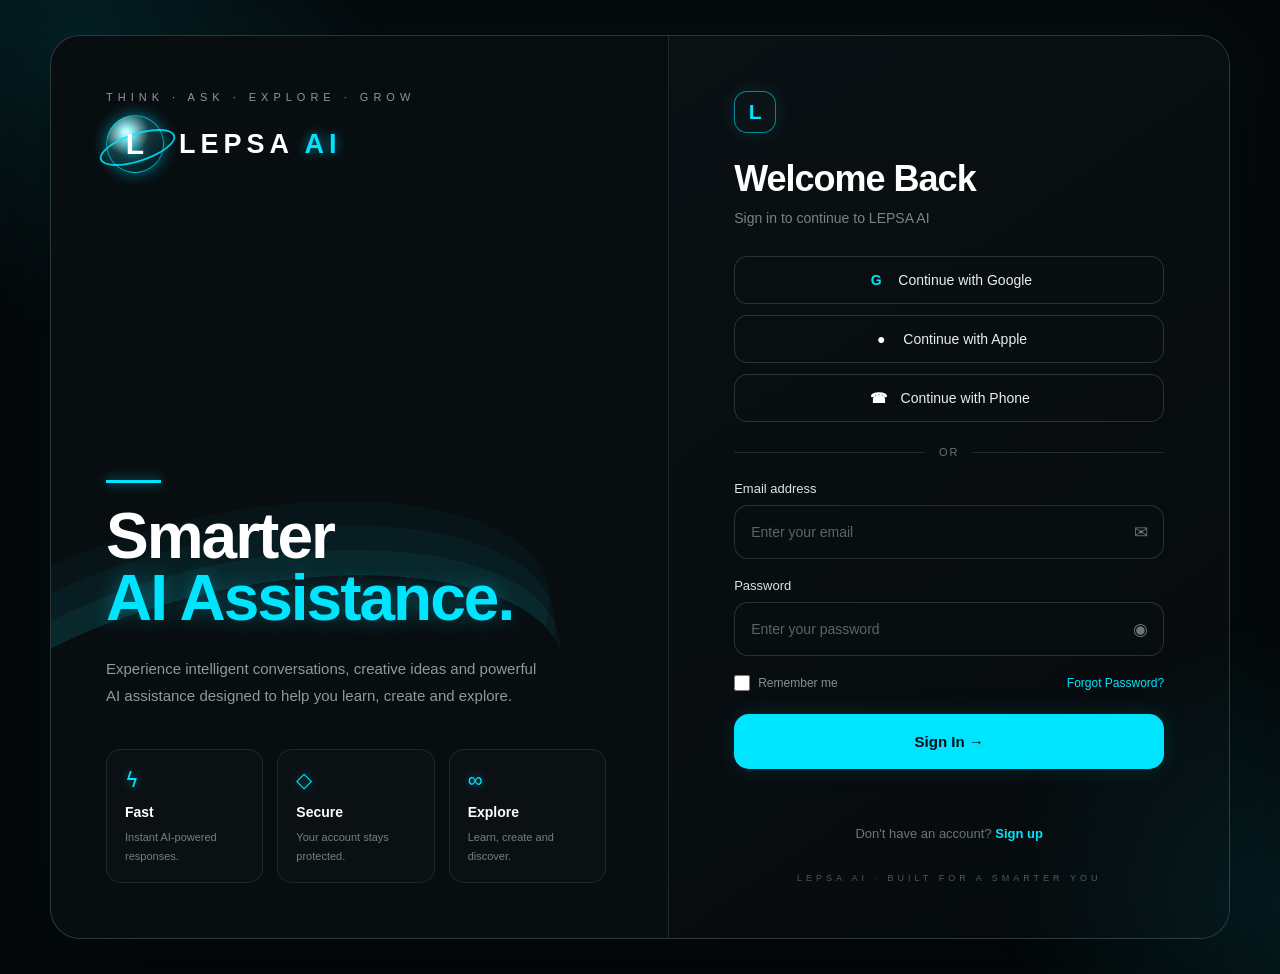
==== login.html @ caf9d74d "Add files via upload" ====
<!DOCTYPE html>
<html lang="en">
<head>
<meta charset="UTF-8">

<meta
    name="viewport"
    content="width=device-width, initial-scale=1.0, maximum-scale=1.0"
>
 
 <script src="https://accounts.google.com/gsi/client" async defer></script>
 

<title>Login — LEPSA AI</title>

<style>

/* =====================================================
   RESET
===================================================== */

* {
    margin: 0;
    padding: 0;
    box-sizing: border-box;
}

html,
body {
    width: 100%;
    min-height: 100%;
}

body {
    min-height: 100vh;
    background: #05090b;
    color: #ffffff;
    font-family:
        Arial,
        Helvetica,
        sans-serif;

    overflow-x: hidden;
}


/* =====================================================
   BACKGROUND
===================================================== */

body::before {
    content: "";
    position: fixed;

    width: 650px;
    height: 650px;

    top: -300px;
    left: -250px;

    border-radius: 50%;

    background:
        radial-gradient(
            circle,
            rgba(0, 229, 255, 0.10),
            transparent 68%
        );

    pointer-events: none;
}

body::after {
    content: "";

    position: fixed;

    width: 600px;
    height: 600px;

    right: -300px;
    bottom: -300px;

    border-radius: 50%;

    background:
        radial-gradient(
            circle,
            rgba(0, 229, 255, 0.08),
            transparent 68%
        );

    pointer-events: none;
}


/* =====================================================
   PAGE
===================================================== */

.page {
    width: 100%;
    min-height: 100vh;

    display: flex;
    align-items: center;
    justify-content: center;

    padding: 35px;
}


/* =====================================================
   MAIN CONTAINER
===================================================== */

.login-wrapper {
    width: 100%;
    max-width: 1180px;

    min-height: 700px;

    display: grid;
    grid-template-columns: 1.05fr 0.95fr;

    background: #080d10;

    border: 1px solid rgba(150, 180, 185, 0.25);

    border-radius: 30px;

    overflow: hidden;

    position: relative;

    box-shadow:
        0 30px 100px rgba(0, 0, 0, 0.65),
        0 0 70px rgba(0, 220, 255, 0.06);
}


/* =====================================================
   LEFT BRAND PANEL
===================================================== */

.brand-panel {
    position: relative;

    padding: 55px;

    display: flex;
    flex-direction: column;

    justify-content: space-between;

    border-right:
        1px solid rgba(150, 180, 185, 0.16);

    overflow: hidden;
}


/* subtle cyan lines */

.brand-panel::before {
    content: "";

    position: absolute;

    width: 650px;
    height: 280px;

    left: -130px;
    bottom: 70px;

    border-top:
        1px solid rgba(0, 229, 255, 0.16);

    border-radius: 50%;

    transform: rotate(-12deg);

    box-shadow:
        0 -25px 0 rgba(0, 229, 255, 0.05),
        0 -50px 0 rgba(0, 229, 255, 0.04),
        0 -75px 0 rgba(0, 229, 255, 0.03);

    pointer-events: none;
}


/* =====================================================
   TOP BRAND
===================================================== */

.brand-top {
    position: relative;
    z-index: 2;
}

.mini-label {
    font-size: 11px;

    letter-spacing: 5px;

    color: #8c9a9e;

    margin-bottom: 12px;
}


/* =====================================================
   LOGO
===================================================== */

.logo-area {
    display: flex;
    align-items: center;
    gap: 15px;
}

.logo-orb {
    width: 58px;
    height: 58px;

    border-radius: 50%;

    position: relative;

    background:
        radial-gradient(
            circle at 35% 30%,
            #ffffff 0%,
            #b8f9ff 8%,
            #14343a 42%,
            #061114 72%
        );

    border:
        1px solid rgba(0, 238, 255, 0.65);

    box-shadow:
        0 0 15px rgba(0, 229, 255, 0.5),
        inset 0 0 20px rgba(0, 229, 255, 0.18);
}


/* Orb ring */

.logo-orb::before {
    content: "";

    position: absolute;

    width: 75px;
    height: 25px;

    left: -9px;
    top: 17px;

    border:
        2px solid #00e5ff;

    border-radius: 50%;

    transform: rotate(-18deg);

    opacity: 0.85;
}


/* Orb letter */

.logo-letter {
    position: absolute;

    inset: 0;

    display: flex;
    align-items: center;
    justify-content: center;

    font-size: 30px;
    font-weight: 800;

    color: #ffffff;

    text-shadow:
        0 0 12px #00e5ff;
}


/* =====================================================
   BRAND NAME
===================================================== */

.brand-name {
    font-size: 27px;

    font-weight: 800;

    letter-spacing: 5px;
}

.brand-name span {
    color: #00e5ff;

    text-shadow:
        0 0 12px rgba(0, 229, 255, 0.6);
}


/* =====================================================
   HERO
===================================================== */

.brand-content {
    position: relative;
    z-index: 2;

    max-width: 500px;
}

.brand-content h1 {
    font-size: clamp(42px, 5vw, 68px);

    line-height: 0.98;

    letter-spacing: -2px;

    margin-bottom: 25px;
}

.brand-content h1 span {
    color: #00e5ff;

    text-shadow:
        0 0 20px rgba(0, 229, 255, 0.35);
}

.brand-line {
    width: 55px;
    height: 3px;

    background: #00e5ff;

    margin-bottom: 22px;

    box-shadow:
        0 0 12px rgba(0, 229, 255, 0.7);
}

.brand-content p {
    color: #8d9a9e;

    font-size: 15px;

    line-height: 1.8;

    max-width: 440px;
}


/* =====================================================
   FEATURES
===================================================== */

.features {
    position: relative;
    z-index: 2;

    display: grid;

    grid-template-columns:
        repeat(3, 1fr);

    gap: 14px;

    margin-top: 40px;
}

.feature {
    padding: 18px;

    border:
        1px solid rgba(140, 170, 175, 0.16);

    border-radius: 15px;

    background:
        rgba(255,255,255,0.015);

    transition: 0.25s;
}

.feature:hover {
    border-color:
        rgba(0, 229, 255, 0.45);

    transform: translateY(-3px);
}

.feature-icon {
    color: #00e5ff;

    font-size: 21px;

    margin-bottom: 12px;

    text-shadow:
        0 0 10px rgba(0,229,255,0.5);
}

.feature strong {
    display: block;

    font-size: 14px;

    margin-bottom: 7px;
}

.feature span {
    color: #718084;

    font-size: 11px;

    line-height: 1.5;
}


/* =====================================================
   LOGIN PANEL
===================================================== */

.login-panel {
    padding: 55px;

    display: flex;
    align-items: center;
    justify-content: center;

    background:
        linear-gradient(
            145deg,
            #0a1013,
            #060a0c
        );
}


/* =====================================================
   LOGIN CARD
===================================================== */

.login-card {
    width: 100%;
    max-width: 430px;
}


/* =====================================================
   LOGIN HEADER
===================================================== */

.login-logo {
    width: 42px;
    height: 42px;

    border-radius: 13px;

    display: flex;
    align-items: center;
    justify-content: center;

    margin-bottom: 25px;

    border:
        1px solid rgba(0,229,255,0.55);

    background: #0b1518;

    color: #00e5ff;

    font-size: 21px;

    font-weight: 800;

    box-shadow:
        0 0 18px rgba(0,229,255,0.12);
}

.login-card h2 {
    font-size: 36px;

    margin-bottom: 10px;

    letter-spacing: -1px;
}

.subtitle {
    color: #778489;

    font-size: 14px;

    margin-bottom: 30px;
}


/* =====================================================
   SOCIAL BUTTONS
===================================================== */

.social-buttons {
    display: flex;
    flex-direction: column;

    gap: 11px;

    margin-bottom: 24px;
}

.social-btn {
    width: 100%;
    height: 48px;

    border-radius: 13px;

    border:
        1px solid rgba(150,180,185,0.23);

    background: transparent;

    color: #e8eef0;

    font-size: 14px;

    cursor: pointer;

    display: flex;
    align-items: center;
    justify-content: center;

    gap: 12px;

    transition: 0.25s;
}

.social-btn:hover {
    border-color:
        rgba(0,229,255,0.65);

    background:
        rgba(0,229,255,0.035);
}

.social-icon {
    width: 20px;

    text-align: center;

    font-weight: bold;

    color: #ffffff;
}


/* =====================================================
   DIVIDER
===================================================== */

.divider {
    display: flex;

    align-items: center;

    gap: 14px;

    margin: 23px 0;
}

.divider span {
    flex: 1;

    height: 1px;

    background:
        rgba(150,180,185,0.18);
}

.divider b {
    color: #657176;

    font-size: 11px;

    font-weight: 500;

    letter-spacing: 2px;
}


/* =====================================================
   FORM
===================================================== */

.form-group {
    margin-bottom: 19px;
}

.form-group label {
    display: block;

    color: #dce5e7;

    font-size: 13px;

    margin-bottom: 9px;
}

.input-wrap {
    position: relative;
}

.input-wrap input {
    width: 100%;
    height: 54px;

    border-radius: 14px;

    border:
        1px solid rgba(150,180,185,0.22);

    background: #080d0f;

    color: #ffffff;

    outline: none;

    padding:
        0 48px 0 16px;

    font-size: 14px;

    transition: 0.25s;
}

.input-wrap input::placeholder {
    color: #58666a;
}

.input-wrap input:focus {
    border-color:
        rgba(0,229,255,0.7);

    box-shadow:
        0 0 0 3px rgba(0,229,255,0.06);
}

.input-icon {
    position: absolute;

    right: 16px;
    top: 50%;

    transform: translateY(-50%);

    color: #69777b;

    font-size: 17px;
}


/* =====================================================
   OPTIONS
===================================================== */

.options {
    display: flex;

    justify-content: space-between;

    align-items: center;

    margin: 5px 0 23px;

    font-size: 12px;
}

.remember {
    display: flex;

    align-items: center;

    gap: 8px;

    color: #849095;

    cursor: pointer;
}

.remember input {
    width: 16px;
    height: 16px;

    accent-color: #00e5ff;
}

.forgot {
    color: #00e5ff;

    text-decoration: none;

    cursor: pointer;
}

.forgot:hover {
    text-decoration: underline;
}


/* =====================================================
   LOGIN BUTTON
===================================================== */

.login-button {
    width: 100%;
    height: 55px;

    border: none;

    border-radius: 15px;

    background: #00e5ff;

    color: #031014;

    font-size: 15px;

    font-weight: 800;

    cursor: pointer;

    transition: 0.25s;

    box-shadow:
        0 0 25px rgba(0,229,255,0.13);
}

.login-button:hover {
    transform: translateY(-2px);

    box-shadow:
        0 0 30px rgba(0,229,255,0.28);
}

.login-button:active {
    transform: scale(0.98);
}

.login-button:disabled {
    opacity: 0.6;

    cursor: wait;

    transform: none;
}


/* =====================================================
   MESSAGE
===================================================== */

#message {
    min-height: 20px;

    margin-top: 12px;

    text-align: center;

    font-size: 12px;
}


/* =====================================================
   SIGNUP
===================================================== */

.signup {
    text-align: center;

    margin-top: 25px;

    color: #69767a;

    font-size: 13px;
}

.signup a {
    color: #00e5ff;

    text-decoration: none;

    font-weight: 700;
}

.signup a:hover {
    text-decoration: underline;
}


/* =====================================================
   FOOTER
===================================================== */

.login-footer {
    text-align: center;

    margin-top: 32px;

    color: #4d595d;

    font-size: 9px;

    letter-spacing: 4px;
}


/* =====================================================
   MOBILE
===================================================== */

@media (max-width: 850px) {

    .page {
        padding: 18px;
    }

    .login-wrapper {
        max-width: 520px;

        min-height: auto;

        display: block;

        border-radius: 24px;
    }

    .brand-panel {
        padding: 32px 25px 25px;

        border-right: none;

        border-bottom:
            1px solid rgba(150,180,185,0.16);
    }

    .brand-content {
        margin-top: 35px;
    }

    .brand-content h1 {
        font-size: 42px;
    }

    .brand-content p {
        font-size: 13px;
    }

    .features {
        margin-top: 28px;
    }

    .login-panel {
        padding: 35px 25px 40px;
    }

}


/* =====================================================
   SMALL MOBILE
===================================================== */

@media (max-width: 520px) {

    body {
        background: #05090b;
    }

    .page {
        padding: 10px;
        align-items: flex-start;
    }

    .login-wrapper {
        margin-top: 8px;

        border-radius: 20px;
    }

    .brand-panel {
        padding: 25px 20px 20px;
    }

    .mini-label {
        font-size: 8px;

        letter-spacing: 3px;
    }

    .logo-orb {
        width: 48px;
        height: 48px;
    }

    .logo-orb::before {
        width: 63px;
        height: 21px;

        left: -8px;
        top: 14px;
    }

    .logo-letter {
        font-size: 24px;
    }

    .brand-name {
        font-size: 21px;

        letter-spacing: 3px;
    }

    .brand-content {
        margin-top: 27px;
    }

    .brand-content h1 {
        font-size: 34px;

        letter-spacing: -1px;
    }

    .brand-content p {
        font-size: 12px;

        line-height: 1.6;
    }

    .features {
        grid-template-columns: 1fr;

        gap: 8px;

        margin-top: 20px;
    }

    .feature {
        display: flex;

        align-items: center;

        gap: 13px;

        padding: 12px;
    }

    .feature-icon {
        margin: 0;

        min-width: 25px;
    }

    .login-panel {
        padding: 28px 20px 30px;
    }

    .login-card h2 {
        font-size: 30px;
    }

    .subtitle {
        font-size: 12px;

        margin-bottom: 23px;
    }

    .social-btn {
        height: 46px;

        font-size: 13px;
    }

    .input-wrap input {
        height: 51px;
    }

    .login-button {
        height: 53px;
    }

    .login-footer {
        margin-top: 25px;
    }

}


/* =====================================================
   VERY SMALL PHONES
===================================================== */

@media (max-width: 360px) {

    .page {
        padding: 6px;
    }

    .brand-panel {
        padding: 20px 16px;
    }

    .login-panel {
        padding: 25px 16px;
    }

    .brand-content h1 {
        font-size: 30px;
    }

    .login-card h2 {
        font-size: 27px;
    }

    .options {
        font-size: 11px;
    }

}

</style>
</head>


<body>


<div class="page">

    <div class="login-wrapper">


        <!-- =================================================
             LEFT BRAND
        ================================================== -->

        <section class="brand-panel">

            <div class="brand-top">

                <div class="mini-label">
                    THINK · ASK · EXPLORE · GROW
                </div>

                <div class="logo-area">

                    <div class="logo-orb">

                        <div class="logo-letter">
                            L
                        </div>

                    </div>

                    <div class="brand-name">
                        LEPSA <span>AI</span>
                    </div>

                </div>

            </div>


            <div class="brand-content">

                <div class="brand-line"></div>

                <h1>
                    Smarter
                    <br>
                    <span>AI Assistance.</span>
                </h1>

                <p>
                    Experience intelligent conversations,
                    creative ideas and powerful AI assistance
                    designed to help you learn, create and explore.
                </p>


                <div class="features">

                    <div class="feature">

                        <div class="feature-icon">
                            ϟ
                        </div>

                        <div>
                            <strong>Fast</strong>

                            <span>
                                Instant AI-powered responses.
                            </span>
                        </div>

                    </div>


                    <div class="feature">

                        <div class="feature-icon">
                            ◇
                        </div>

                        <div>
                            <strong>Secure</strong>

                            <span>
                                Your account stays protected.
                            </span>
                        </div>

                    </div>


                    <div class="feature">

                        <div class="feature-icon">
                            ∞
                        </div>

                        <div>
                            <strong>Explore</strong>

                            <span>
                                Learn, create and discover.
                            </span>
                        </div>

                    </div>

                </div>

            </div>

        </section>



        <!-- =================================================
             LOGIN
        ================================================== -->

        <section class="login-panel">

            <div class="login-card">


                <div class="login-logo">
                    L
                </div>


                <h2>
                    Welcome Back
                </h2>

                <div class="subtitle">
                    Sign in to continue to LEPSA AI
                </div>



                <!-- SOCIAL -->

                <div class="social-buttons">

                    <button
    type="button"
    class="social-btn"
    id="googleLoginBtn"
    onclick="triggerGoogleLogin()"
>
    <span class="social-icon" style="color:#00e5ff;">G</span>
    Continue with Google
</button>

                 


                    <button
                        type="button"
                        class="social-btn"
                        onclick="socialUnavailable('Apple')"
                    >

                        <span class="social-icon">
                            ●
                        </span>

                        Continue with Apple

                    </button>


                    <button
                        type="button"
                        class="social-btn"
                        onclick="socialUnavailable('Phone')"
                    >

                        <span class="social-icon">
                            ☎
                        </span>

                        Continue with Phone

                    </button>

                </div>



                <!-- DIVIDER -->

                <div class="divider">

                    <span></span>

                    <b>OR</b>

                    <span></span>

                </div>



                <!-- LOGIN FORM -->

                <form id="loginForm">


                                        <!-- EMAIL -->

                    <div class="form-group">

                        <label for="email">
                            Email address
                        </label>

                        <div class="input-wrap">

                            <input
                                type="email"
                                id="email"
                                placeholder="Enter your email"
                                autocomplete="email"
                                required
                            >

                            <span class="input-icon">
                                ✉
                            </span>

                        </div>

                    </div>


                    <!-- PASSWORD -->

                    <div class="form-group">

                        <label for="password">
                            Password
                        </label>

                        <div class="input-wrap">

                            <input
                                type="password"
                                id="password"
                                placeholder="Enter your password"
                                autocomplete="current-password"
                                required
                            >

                            <span
                                class="input-icon"
                                id="passwordToggle"
                                style="cursor:pointer;"
                            >
                                ◉
                            </span>

                        </div>

                    </div>


                    <!-- OPTIONS -->

                    <div class="options">

                        <label class="remember">

                            <input
                                type="checkbox"
                                id="remember"
                            >

                            <span>
                                Remember me
                            </span>

                        </label>


                        <span
                            class="forgot"
                            onclick="forgotPassword()"
                        >
                            Forgot Password?
                        </span>

                    </div>


                    <!-- LOGIN BUTTON -->

                    <button
                        type="submit"
                        class="login-button"
                        id="loginButton"
                    >
                        Sign In →
                    </button>


                    <!-- LOGIN MESSAGE -->

                    <div id="message"></div>

                </form>


                <!-- SIGNUP -->

                <div class="signup">

                    Don't have an account?

                    <a href="signup.html">
                        Sign up
                    </a>

                </div>


                <!-- FOOTER -->

                <div class="login-footer">
                    LEPSA AI · BUILT FOR A SMARTER YOU
                </div>


            </div>

        </section>

    </div>

</div>


<script>
    
    // APNI GOOGLE CLIENT ID YAHAN PASTE KAREIN
const GOOGLE_CLIENT_ID = "PASTE_YOUR_GOOGLE_CLIENT_ID_HERE.apps.googleusercontent.com";

window.onload = function () {
    if (window.google) {
        google.accounts.id.initialize({
            client_id: GOOGLE_CLIENT_ID,
            callback: handleGoogleCredentialResponse,
            auto_select: false
        });
    }
};

function triggerGoogleLogin() {
    if (window.google) {
        google.accounts.id.prompt();
    } else {
        alert("Google services load nahi hui, internet check karein.");
    }
}

async function handleGoogleCredentialResponse(response) {
    const message = document.getElementById("message");
    message.textContent = "Verifying with Google...";
    message.style.color = "#00e5ff";

    try {
        const res = await fetch("auth.php", {
            method: "POST",
            headers: { "Content-Type": "application/json" },
            body: JSON.stringify({
                action: "social_login",
                provider: "google",
                token: response.credential
            })
        });

        const data = await res.json();

        if (data.success) {
            sessionStorage.setItem("lepsaLoggedIn", "true");
            sessionStorage.setItem("lepsaUserName", data.user.name);
            sessionStorage.setItem("lepsaUserEmail", data.user.email);

            message.textContent = "Google Login successful!";
            setTimeout(() => {
                window.location.href = "index.html";
            }, 600);
        } else {
            message.textContent = data.message || "Google login failed.";
            message.style.color = "#ff6878";
        }
    } catch (err) {
        console.error(err);
        message.textContent = "Server connection failed.";
        message.style.color = "#ff6878";
    }
}

    

/* =====================================================
   PASSWORD SHOW / HIDE
===================================================== */

const password =
    document.getElementById("password");

const passwordToggle =
    document.getElementById("passwordToggle");


passwordToggle.addEventListener(
    "click",
    function () {

        if (password.type === "password") {

            password.type = "text";

        } else {

            password.type = "password";

        }

    }
);


/* =====================================================
   LOGIN
===================================================== */

document
.getElementById("loginForm")
.addEventListener(
    "submit",
    async function (event) {

        event.preventDefault();


        const email =
            document
            .getElementById("email")
            .value
            .trim();


        const passwordValue =
            document
            .getElementById("password")
            .value;


        const remember =
            document
            .getElementById("remember")
            .checked;


        const message =
            document
            .getElementById("message");


        const button =
            document
            .getElementById("loginButton");


        message.textContent = "";

        button.disabled = true;

        button.textContent =
            "Signing in...";


        try {

            const response =
                await fetch(
                    "auth.php",
                    {
                        method: "POST",

                        headers: {
                            "Content-Type":
                                "application/json"
                        },

                        credentials:
                            "same-origin",

                        body:
                            JSON.stringify({
                                action: "login",
                                email: email,
                                password:
                                    passwordValue
                            })
                    }
                );


            const data =
                await response.json();


            if (data.success) {


                sessionStorage.setItem(
                    "lepsaLoggedIn",
                    "true"
                );


                if (data.user) {

                    sessionStorage.setItem(
                        "lepsaUserName",
                        data.user.name || "User"
                    );

                    sessionStorage.setItem(
                        "lepsaUserEmail",
                        data.user.email || email
                    );

                }


                if (remember) {

                    localStorage.setItem(
                        "lepsaRemember",
                        "true"
                    );

                } else {

                    localStorage.removeItem(
                        "lepsaRemember"
                    );

                }


                message.textContent =
                    "Login successful!";

                message.style.color =
                    "#00e5ff";


                setTimeout(
                    function () {

                        window.location.href =
                            "index.html";

                    },
                    500
                );


            } else {

                message.textContent =
                    data.message ||
                    "Invalid email or password.";

                message.style.color =
                    "#ff6878";


                button.disabled = false;

                button.textContent =
                    "Sign In →";

            }


        } catch (error) {

            console.error(error);


            message.textContent =
                "Server se connection nahi ho pa raha.";

            message.style.color =
                "#ff6878";


            button.disabled = false;

            button.textContent =
                "Sign In →";

        }

    }
);


/* =====================================================
   GOOGLE / APPLE / PHONE
===================================================== */

function socialUnavailable(provider) {

    alert(
        provider +
        " login abhi LEPSA mein connected nahi hai."
    );

}


/* =====================================================
   FORGOT PASSWORD
===================================================== */

function forgotPassword() {

    alert(
        "Password reset feature abhi setup nahi hua hai."
    );

}

</script>


</body>
</html>
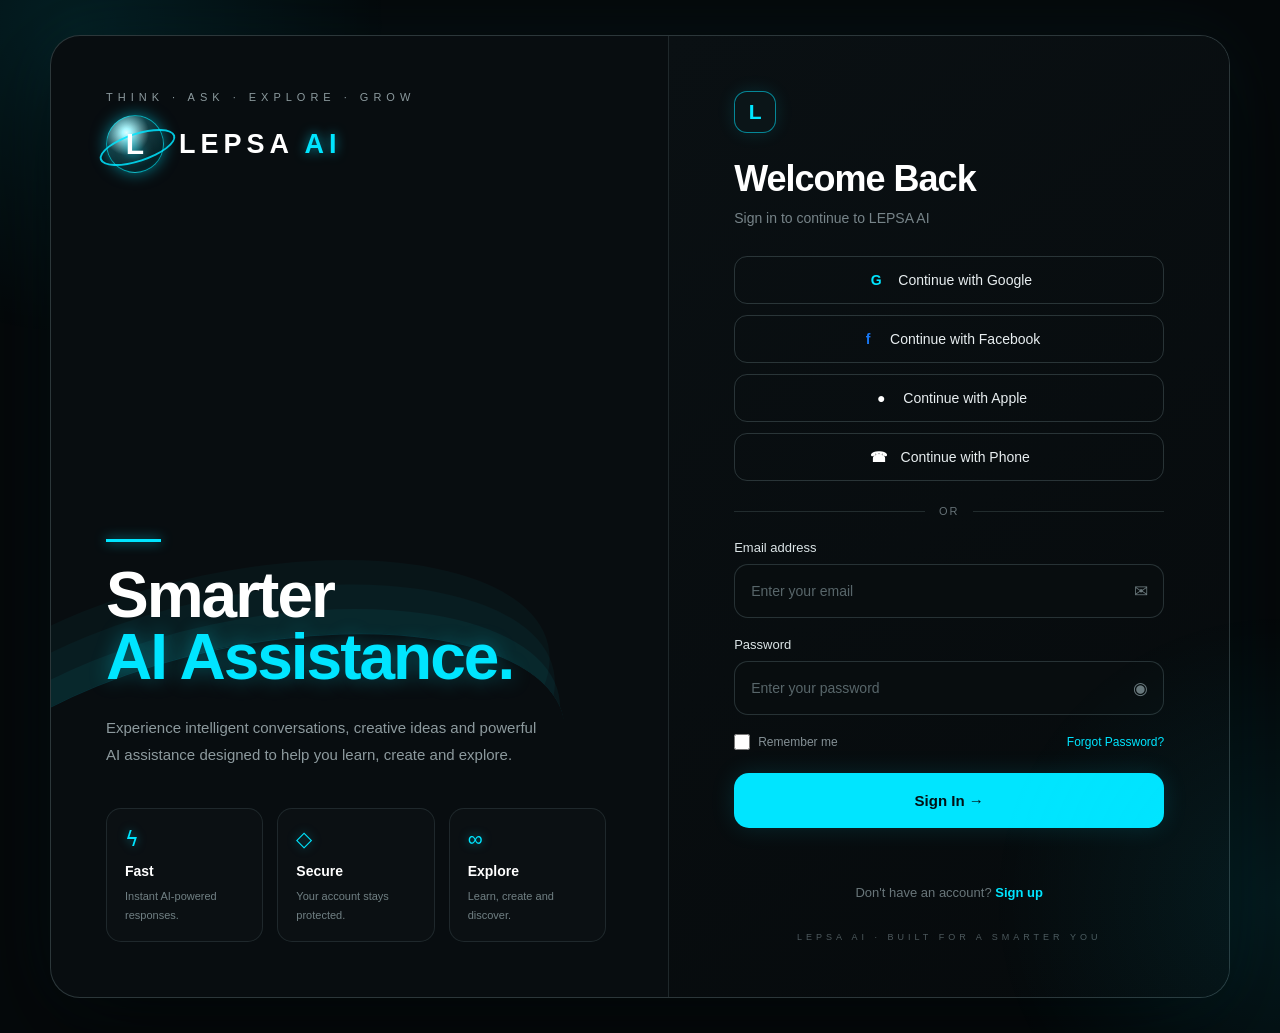
==== commit 9982e5e9: "Add files via upload" ====
--- a/login.html
+++ b/login.html
@@ -9,7 +9,6 @@
 >
  
  <script src="https://accounts.google.com/gsi/client" async defer></script>
- 
 
 <title>Login — LEPSA AI</title>
 
@@ -1197,6 +1196,16 @@
 
                  
 
+                    <button
+    type="button"
+    class="social-btn"
+    id="facebookLoginBtn"
+    onclick="triggerFacebookLogin()"
+>
+    <span class="social-icon" style="color:#1877F2;">f</span>
+    Continue with Facebook
+</button>
+
 
                     <button
                         type="button"
@@ -1386,7 +1395,76 @@
 <script>
     
     // APNI GOOGLE CLIENT ID YAHAN PASTE KAREIN
-const GOOGLE_CLIENT_ID = "PASTE_YOUR_GOOGLE_CLIENT_ID_HERE.apps.googleusercontent.com";
+const GOOGLE_CLIENT_ID = "176255488760-tsbivrir1dmee2lrpkuc15ce0c8afapi.apps.googleusercontent.com";
+
+// APNI FACEBOOK APP ID YAHAN PASTE KAREIN (developers.facebook.com se)
+const FACEBOOK_APP_ID = "PASTE_YOUR_FACEBOOK_APP_ID_HERE";
+
+window.fbAsyncInit = function () {
+    FB.init({
+        appId: FACEBOOK_APP_ID,
+        cookie: true,
+        xfbml: false,
+        version: "v19.0"
+    });
+};
+
+(function (d, s, id) {
+    var js, fjs = d.getElementsByTagName(s)[0];
+    if (d.getElementById(id)) return;
+    js = d.createElement(s); js.id = id;
+    js.src = "https://connect.facebook.net/en_US/sdk.js";
+    fjs.parentNode.insertBefore(js, fjs);
+}(document, "script", "facebook-jssdk"));
+
+function triggerFacebookLogin() {
+    if (!window.FB) {
+        alert("Facebook services load nahi hui, internet check karein.");
+        return;
+    }
+    FB.login(function (response) {
+        if (response.authResponse) {
+            handleFacebookAuthResponse(response.authResponse.accessToken);
+        }
+    }, { scope: "public_profile,email" });
+}
+
+async function handleFacebookAuthResponse(accessToken) {
+    const message = document.getElementById("message");
+    message.textContent = "Verifying with Facebook...";
+    message.style.color = "#00e5ff";
+
+    try {
+        const res = await fetch("auth.php", {
+            method: "POST",
+            headers: { "Content-Type": "application/json" },
+            body: JSON.stringify({
+                action: "social_login",
+                provider: "facebook",
+                token: accessToken
+            })
+        });
+
+        const data = await res.json();
+
+        if (data.success) {
+            sessionStorage.setItem("lepsaLoggedIn", "true");
+            sessionStorage.setItem("lepsaUserName", data.user.name);
+            sessionStorage.setItem("lepsaUserEmail", data.user.email);
+
+            message.textContent = "Facebook Login successful!";
+            setTimeout(() => {
+                window.location.href = "index.html";
+            }, 600);
+        } else {
+            message.textContent = data.message || "Facebook login failed.";
+            message.style.color = "#ff6878";
+        }
+    } catch (err) {
+        message.textContent = "Network error during Facebook login.";
+        message.style.color = "#ff6878";
+    }
+}
 
 window.onload = function () {
     if (window.google) {
